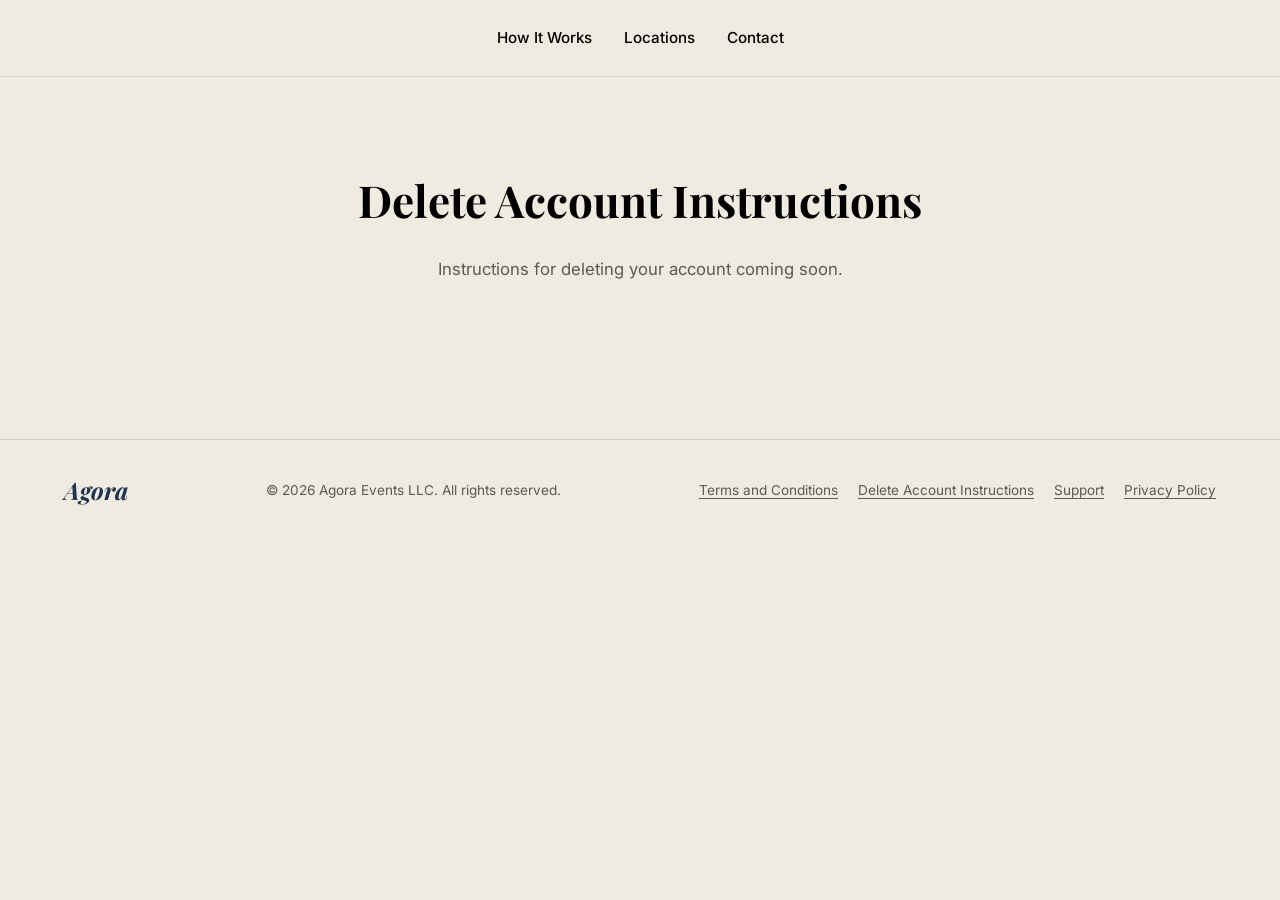
==== delete-account.html @ 25a37390 "Redesign hero, How It Works, and Locations sections; add legal pages - Hero: typewriter headline, sp" ====
<!DOCTYPE html>
<html lang="en">
<head>
  <meta charset="UTF-8">
  <meta name="viewport" content="width=device-width, initial-scale=1.0">
  <title>Delete Account Instructions — Agora</title>
  <meta name="description" content="Delete Account Instructions for Agora, the cultural event discovery app.">

  <link rel="preconnect" href="https://fonts.googleapis.com">
  <link rel="preconnect" href="https://fonts.gstatic.com" crossorigin>
  <link href="https://fonts.googleapis.com/css2?family=Playfair+Display:ital,wght@0,500;0,600;0,700;0,800;1,500;1,600&family=Inter:wght@400;500;600;700&family=Pacifico:wght@400&display=swap" rel="stylesheet">

  <link rel="icon" href="assets/favicon.png">
  <link rel="stylesheet" href="styles.css">
  <noscript><style>body { opacity: 1 !important; }</style></noscript>
</head>
<body>

  <!-- ===== Nav ===== -->
  <header class="nav" id="top">
    <div class="nav__inner">
      <nav class="nav__links" aria-label="Primary">
        <a href="index.html#how-it-works">How It Works</a>
        <a href="index.html#locations">Locations</a>
        <a href="index.html#contact">Contact</a>
      </nav>

      <button class="nav__toggle" id="navToggle" aria-label="Open menu" aria-expanded="false">
        <span></span><span></span><span></span>
      </button>
    </div>

    <nav class="nav__mobile" id="navMobile" aria-label="Mobile">
      <a href="index.html#how-it-works">How It Works</a>
      <a href="index.html#locations">Locations</a>
      <a href="index.html#contact">Contact</a>
      <a href="index.html#hero-download" class="btn btn--filled">Download Agora</a>
    </nav>
  </header>

  <main>
    <section class="legal-page">
      <div class="section-inner section-inner--narrow">
        <h1 class="legal-page__title">Delete Account Instructions</h1>
        <p class="legal-page__body">Instructions for deleting your account coming soon.</p>
      </div>
    </section>
  </main>

  <!-- ===== Footer ===== -->
  <footer class="footer">
    <div class="footer__inner">
      <a href="index.html" class="footer__logo">
        <img src="assets/logo.png" alt="Agora logo" onerror="this.onerror=null;this.replaceWith(Object.assign(document.createElement('span'),{className:'footer__logo-fallback',textContent:'Agora'}))">
      </a>
      <p class="footer__copy">&copy; <span id="year"></span> Agora Events LLC. All rights reserved.</p>
      <nav class="footer__links" aria-label="Legal">
        <a href="terms.html">Terms and Conditions</a>
        <a href="delete-account.html">Delete Account Instructions</a>
        <a href="support.html">Support</a>
        <a href="privacy.html">Privacy Policy</a>
      </nav>
    </div>
  </footer>

  <script src="script.js"></script>
</body>
</html>
---- styles.css ----
/* =========================================================
   Agora — landing page styles
   Mobile-first. Breakpoints: 768px (tablet), 1024px (desktop)
   ========================================================= */

:root {
  --accent: #20334F;
  --accent-hover: #14243a;
  --bg: #EFEBE0;
  --surface: #F7F3EC;
  --text: #000000;
  --text-muted: #5a5a52;
  --border: rgba(32, 51, 79, 0.14);

  --font-display: 'Playfair Display', Georgia, serif;
  --font-body: 'Inter', -apple-system, BlinkMacSystemFont, sans-serif;

  --nav-height: 76px;
  --container: 1200px;
}

* { box-sizing: border-box; }

html {
  scroll-behavior: smooth;
  scroll-padding-top: calc(var(--nav-height) + 12px);
}

body {
  margin: 0;
  background: var(--bg);
  color: var(--text);
  font-family: var(--font-body);
  line-height: 1.5;
  -webkit-font-smoothing: antialiased;
  opacity: 0;
  transition: opacity 0.7s ease;
}

body.is-loaded {
  opacity: 1;
}

@media (prefers-reduced-motion: reduce) {
  body {
    opacity: 1;
    transition: none;
  }
}

img { max-width: 100%; display: block; }

a { color: inherit; text-decoration: none; }

.section-inner {
  max-width: var(--container);
  margin: 0 auto;
  padding: 0 24px;
}

.section-inner--narrow {
  max-width: 720px;
  text-align: center;
}

.eyebrow {
  font-family: var(--font-display);
  font-style: italic;
  font-weight: 600;
  text-transform: uppercase;
  letter-spacing: 0.12em;
  font-size: 0.8rem;
  color: var(--accent);
  margin: 0 0 14px;
}

.hero__text .eyebrow {
  font-style: normal;
  font-size: 0.84rem;
  margin: 0 0 14.7px;
}

.eyebrow--center { text-align: center; }

.section-heading {
  font-family: var(--font-display);
  font-weight: 700;
  font-size: clamp(2rem, 4vw, 2.75rem);
  margin: 0 0 16px;
  text-align: center;
  letter-spacing: -0.01em;
}

.section-subheading {
  text-align: center;
  color: var(--text-muted);
  font-size: 1.05rem;
  max-width: 560px;
  margin: 0 auto 48px;
}

/* ---------- Buttons ---------- */

.btn {
  display: inline-flex;
  align-items: center;
  justify-content: center;
  gap: 8px;
  padding: 12px 26px;
  border-radius: 999px;
  font-family: var(--font-body);
  font-weight: 600;
  font-size: 0.95rem;
  border: none;
  cursor: pointer;
  transition: transform 0.15s ease, background-color 0.15s ease, box-shadow 0.15s ease;
  white-space: nowrap;
}

.btn--filled {
  background: var(--accent);
  color: var(--surface);
}

.btn--filled:hover {
  background: var(--accent-hover);
  transform: translateY(-1px);
  box-shadow: 0 6px 16px rgba(32, 51, 79, 0.25);
}

/* ---------- Nav ---------- */

.nav {
  position: sticky;
  top: 0;
  z-index: 100;
  background: rgba(239, 235, 224, 0.85);
  backdrop-filter: blur(10px);
  -webkit-backdrop-filter: blur(10px);
  border-bottom: 1px solid var(--border);
}

.nav__inner {
  max-width: var(--container);
  margin: 0 auto;
  height: var(--nav-height);
  padding: 0 24px;
  display: flex;
  align-items: center;
  justify-content: space-between;
  gap: 16px;
}

.nav__logo img {
  height: 34px;
  width: auto;
}

.footer__logo-fallback {
  font-family: var(--font-display);
  font-weight: 700;
  font-style: italic;
  font-size: 1.5rem;
  color: var(--accent);
}

.nav__logo-fallback {
  font-family: 'Pacifico', cursive;
  font-weight: 400;
  font-style: normal;
  font-size: 1.5rem;
  text-transform: lowercase;
  color: var(--accent);
}

.nav__links {
  display: none;
  align-items: center;
  gap: 32px;
  font-weight: 500;
  font-size: 0.95rem;
}

.nav__links a {
  position: relative;
  padding: 4px 0;
  transition: color 0.15s ease;
}

.nav__links a:hover { color: var(--accent); }

.nav__cta {
  display: none;
  background: transparent;
  border: 2px solid #000000;
  color: #000000;
  box-shadow: 0 2px 8px rgba(0, 0, 0, 0.15);
}

.nav__cta:hover {
  background: rgba(0, 0, 0, 0.05);
  box-shadow: 0 4px 12px rgba(0, 0, 0, 0.2);
}

.nav__toggle {
  appearance: none;
  -webkit-appearance: none;
  margin-left: auto;
  width: 40px;
  height: 40px;
  padding: 0;
  display: flex;
  flex-direction: column;
  align-items: center;
  justify-content: center;
  gap: 5px;
  background: none;
  border: none;
  cursor: pointer;
}

.nav__toggle span {
  display: block;
  width: 22px;
  height: 2px;
  background: var(--text);
  transition: transform 0.2s ease, opacity 0.2s ease;
}

.nav__toggle[aria-expanded="true"] span:nth-child(1) { transform: translateY(7px) rotate(45deg); }
.nav__toggle[aria-expanded="true"] span:nth-child(2) { opacity: 0; }
.nav__toggle[aria-expanded="true"] span:nth-child(3) { transform: translateY(-7px) rotate(-45deg); }

.nav__mobile {
  display: none;
  flex-direction: column;
  gap: 4px;
  padding: 8px 24px 20px;
  background: var(--bg);
  border-bottom: 1px solid var(--border);
}

.nav__mobile.is-open { display: flex; }

.nav__mobile a {
  padding: 12px 4px;
  font-weight: 500;
  border-bottom: 1px solid var(--border);
}

.nav__mobile .btn {
  margin-top: 12px;
  width: 100%;
}

@media (min-width: 900px) {
  .nav__inner {
    display: grid;
    grid-template-columns: 1fr auto 1fr;
  }

  .nav__logo { grid-column: 1; justify-self: start; }
  .nav__links { grid-column: 2; justify-self: center; display: flex; }
  .nav__toggle { grid-column: 3; display: none; }
  .nav__mobile { display: none !important; }
}

/* ---------- Hero ---------- */

.hero {
  padding: 56px 0 40px;
  position: relative;
  overflow: hidden;
}

.hero__inner {
  max-width: var(--container);
  margin: 0 auto;
  padding: 0 24px;
  display: flex;
  flex-direction: column;
  gap: 48px;
}

.hero__text {
  text-align: left;
  position: relative;
  z-index: 2;
}

.hero__wordmark {
  font-family: 'Pacifico', cursive;
  font-weight: 400;
  font-style: normal;
  font-size: clamp(2.5rem, 5vw, 3.5rem);
  color: var(--accent);
  margin: 0 0 20px;
  line-height: 1;
}

.hero__headline {
  font-family: var(--font-display);
  font-weight: 700;
  font-size: clamp(2.625rem, 8.4vw, 4.4625rem);
  line-height: 1.05;
  letter-spacing: -0.015em;
  margin: 0 0 21px;
}

.cycle-word {
  color: var(--accent);
  text-transform: uppercase;
}

.cycle-cursor {
  display: inline-block;
  width: 0.52em;
  height: 0.78em;
  margin-left: 0.06em;
  background: var(--accent);
  animation: cursor-blink 0.9s step-end infinite;
}

@keyframes cursor-blink {
  0%, 49% { opacity: 1; }
  50%, 100% { opacity: 0; }
}

.sr-only {
  position: absolute;
  width: 1px;
  height: 1px;
  padding: 0;
  margin: -1px;
  overflow: hidden;
  clip: rect(0, 0, 0, 0);
  white-space: nowrap;
  border: 0;
}

@media (prefers-reduced-motion: reduce) {
  .cycle-cursor { animation: none; }
}

.hero__subheadline {
  font-size: 1.2075rem;
  color: var(--text);
  max-width: 504px;
  margin: 0 0 33.6px;
}

.store-badges {
  display: flex;
  flex-wrap: wrap;
  gap: 14.7px;
}

.store-badge {
  display: flex;
  align-items: center;
  gap: 10.5px;
  background: var(--accent);
  color: var(--surface);
  padding: 10.5px 21px;
  border-radius: 999px;
  transition: transform 0.15s ease, background-color 0.15s ease, box-shadow 0.15s ease;
}

.store-badge:hover {
  background: var(--accent-hover);
  transform: translateY(-1px);
  box-shadow: 0 6px 16px rgba(32, 51, 79, 0.25);
}

.store-badge--apple {
  background: #000000;
}

.store-badge--apple:hover {
  background: #222222;
  box-shadow: 0 6px 16px rgba(0, 0, 0, 0.25);
}

.store-badge--google {
  border: 2px solid transparent;
  background-image:
    linear-gradient(var(--bg), var(--bg)),
    linear-gradient(90deg, #4285F4, #EA4335, #FBBC05, #34A853);
  background-origin: border-box;
  background-clip: padding-box, border-box;
  color: var(--text);
}

.store-badge--google:hover {
  background-image:
    linear-gradient(var(--surface), var(--surface)),
    linear-gradient(90deg, #4285F4, #EA4335, #FBBC05, #34A853);
  box-shadow: 0 6px 16px rgba(0, 0, 0, 0.15);
}

.store-badge__icon { width: 25.2px; height: 25.2px; flex-shrink: 0; }

.store-badge__text {
  display: flex;
  flex-direction: column;
  line-height: 1.15;
}

.store-badge__text small {
  font-size: 0.6825rem;
  letter-spacing: 0.03em;
  opacity: 0.85;
}

.store-badge__text strong {
  font-size: 1.029rem;
  font-weight: 600;
}

.hero__phone {
  display: flex;
  justify-content: center;
  position: relative;
  z-index: 1;
}

.blob {
  position: absolute;
  background: var(--accent);
  z-index: 0;
  pointer-events: none;
}

.blob--a {
  width: 380px;
  height: 380px;
  top: 20px;
  right: -140px;
  border-radius: 42% 58% 65% 35% / 45% 40% 60% 55%;
}

.blob--b {
  width: 240px;
  height: 240px;
  bottom: -80px;
  left: 100px;
  border-radius: 60% 40% 30% 70% / 55% 60% 40% 45%;
}

.blob--c {
  width: 120px;
  height: 120px;
  top: 38%;
  left: 150px;
  border-radius: 50%;
}

.phone-frame {
  --phone-w: 233.415px;
  position: relative;
  z-index: 1;
  left: -25px;
  width: var(--phone-w);
  aspect-ratio: 9 / 19.5;
  background: #0c0c0c;
  border-radius: calc(var(--phone-w) * 37.7055 / 233.415);
  padding: calc(var(--phone-w) * 10.773 / 233.415);
  box-shadow: 0 30px 60px -20px rgba(32, 51, 79, 0.35), 0 0 0 1px rgba(0,0,0,0.05);
}

.phone-frame__notch {
  position: absolute;
  top: calc(var(--phone-w) * 10.773 / 233.415);
  left: 50%;
  transform: translateX(-50%);
  width: 40%;
  height: calc(var(--phone-w) * 19.7505 / 233.415);
  background: #0c0c0c;
  border-radius: 0 0 calc(var(--phone-w) * 14.364 / 233.415) calc(var(--phone-w) * 14.364 / 233.415);
  z-index: 2;
}

.phone-frame__screen {
  width: 100%;
  height: 100%;
  object-fit: cover;
  border-radius: calc(var(--phone-w) * 26.9325 / 233.415);
  background: var(--surface);
}

.phone-frame--placeholder .phone-frame__screen {
  background: linear-gradient(160deg, var(--surface), #e4ddcb);
  position: relative;
}

.phone-frame--placeholder::after {
  content: 'Add assets/screenshot.png';
  position: absolute;
  inset: calc(var(--phone-w) * 10.773 / 233.415);
  display: flex;
  align-items: center;
  justify-content: center;
  text-align: center;
  padding: 20px;
  font-size: 0.8rem;
  color: var(--text-muted);
  font-family: var(--font-body);
  border-radius: 30px;
}

@media (min-width: 900px) {
  .hero { padding: 90px 0 80px; }

  .hero__inner {
    flex-direction: row;
    align-items: center;
    justify-content: space-between;
    gap: 40px;
  }

  .hero__text { flex: 1 1 50%; max-width: 560px; }
  .hero__phone { flex: 1 1 40%; justify-content: flex-end; }

  .phone-frame { --phone-w: 269.325px; }

  .blob--a { top: -80px; }
}

@media (min-width: 1300px) {
  .hero__headline { font-size: 4.9875rem; }
  .phone-frame { --phone-w: 287.28px; }
}

/* ---------- How It Works ---------- */

.how-it-works { padding: 90px 0 40px; }

.hiw-grid {
  display: grid;
  grid-template-columns: 1fr;
  gap: 20px;
}

.hiw-card {
  border-radius: 24px;
  padding: 36px 30px;
  min-height: 210px;
  display: flex;
  flex-direction: column;
  align-items: flex-start;
  justify-content: flex-start;
  transition: transform 0.2s ease, box-shadow 0.2s ease;
}

.hiw-card:hover {
  transform: translateY(-4px);
  box-shadow: 0 20px 40px -24px rgba(32, 51, 79, 0.35);
}

.hiw-card__icon {
  width: 40px;
  height: 40px;
  margin-bottom: 24px;
  display: flex;
  align-items: center;
  justify-content: center;
}

.hiw-card__icon svg { width: 100%; height: 100%; }

.hiw-card__label {
  font-family: var(--font-display);
  font-size: 1.3rem;
  font-weight: 700;
  margin: 0;
}

.hiw-card__body {
  margin: 12px 0 0;
  font-size: 0.92rem;
  line-height: 1.5;
  opacity: 0.85;
}

.hiw-card--1 { background: #DEE0E5; color: var(--text); }
.hiw-card--2 { background: #B8BEC7; color: var(--text); }
.hiw-card--3 { background: #929BA9; color: var(--text); }
.hiw-card--4 { background: #6C788B; color: var(--surface); }
.hiw-card--5 { background: #46566D; color: var(--surface); }
.hiw-card--6 { background: #20334F; color: var(--surface); }

@media (min-width: 700px) {
  .hiw-grid { grid-template-columns: repeat(3, 1fr); }
}

.hiw-blurb {
  color: var(--text);
  font-size: 1rem;
  line-height: 1.6;
  max-width: 760px;
  margin: 40px auto 0;
  text-align: center;
}

/* ---------- Locations ---------- */

.locations { padding: 10px 0 90px; }

.locations__group-label {
  font-family: var(--font-display);
  font-weight: 700;
  font-size: 0.95rem;
  text-transform: uppercase;
  letter-spacing: 0.06em;
  color: var(--accent);
  margin: 0 0 16px;
}

.locations__group-label:not(:first-of-type) {
  margin-top: 40px;
}

.city-grid {
  display: grid;
  grid-template-columns: repeat(2, 1fr);
  gap: 16px;
}

.city-card {
  background: var(--surface);
  border: 1px solid var(--border);
  border-radius: 18px;
  padding: 26px 22px;
  transition: transform 0.2s ease, box-shadow 0.2s ease;
}

.city-card:hover {
  transform: translateY(-3px);
  box-shadow: 0 16px 32px -22px rgba(32, 51, 79, 0.3);
}

.city-card h4 {
  font-family: var(--font-display);
  font-size: 1.15rem;
  margin: 0 0 10px;
}

.city-card__tag {
  font-size: 0.75rem;
  font-weight: 600;
  color: var(--accent);
  letter-spacing: 0.03em;
}

.city-card--live {
  background: var(--accent);
  border-color: transparent;
}

.city-card--live h4 { color: var(--surface); }

.city-card__tag--live {
  color: var(--surface);
  opacity: 0.85;
}

@media (min-width: 700px) {
  .city-grid { grid-template-columns: repeat(2, 1fr); }
}

@media (min-width: 900px) {
  .city-grid { grid-template-columns: repeat(4, 1fr); }
}

/* ---------- Legal / support pages ---------- */

.legal-page { padding: 90px 0 140px; }

.legal-page__title {
  font-family: var(--font-display);
  font-weight: 700;
  font-size: clamp(2rem, 5vw, 2.75rem);
  text-align: center;
  margin: 0 0 24px;
}

.legal-page__body {
  font-size: 1.05rem;
  color: var(--text-muted);
  text-align: center;
}

/* ---------- Contact ---------- */

.contact { padding: 90px 0 110px; }

.contact__line {
  font-size: 1.15rem;
  color: var(--text-muted);
  margin: 0 0 28px;
}

.contact__line a {
  color: var(--accent);
  font-weight: 600;
  border-bottom: 1px solid var(--accent);
  transition: opacity 0.15s ease;
}

.contact__line a:hover { opacity: 0.7; }

/* ---------- Footer ---------- */

.footer {
  border-top: 1px solid var(--border);
  padding: 32px 0;
}

.footer__inner {
  max-width: var(--container);
  margin: 0 auto;
  padding: 0 24px;
  display: flex;
  flex-direction: column;
  align-items: center;
  gap: 14px;
  text-align: center;
}

.footer__logo img { height: 24px; }

.footer__copy {
  margin: 0;
  font-size: 0.85rem;
  color: var(--text-muted);
}

.footer__links {
  display: flex;
  flex-wrap: wrap;
  justify-content: center;
  gap: 10px 20px;
}

.footer__links a {
  font-size: 0.85rem;
  text-decoration: underline;
  text-underline-offset: 3px;
  color: var(--text-muted);
  white-space: nowrap;
}

.footer__links a:hover { color: var(--accent); }

@media (min-width: 700px) {
  .footer__inner {
    flex-direction: row;
    justify-content: space-between;
    text-align: left;
  }

  .footer__links { justify-content: flex-end; }
}

/* ---------- Fade-in on scroll ---------- */

.fade-in {
  opacity: 0;
  transform: translateY(16px);
  transition: opacity 0.6s ease, transform 0.6s ease;
}

.fade-in.is-visible {
  opacity: 1;
  transform: translateY(0);
}

@media (prefers-reduced-motion: reduce) {
  .fade-in { opacity: 1; transform: none; transition: none; }
  html { scroll-behavior: auto; }
}
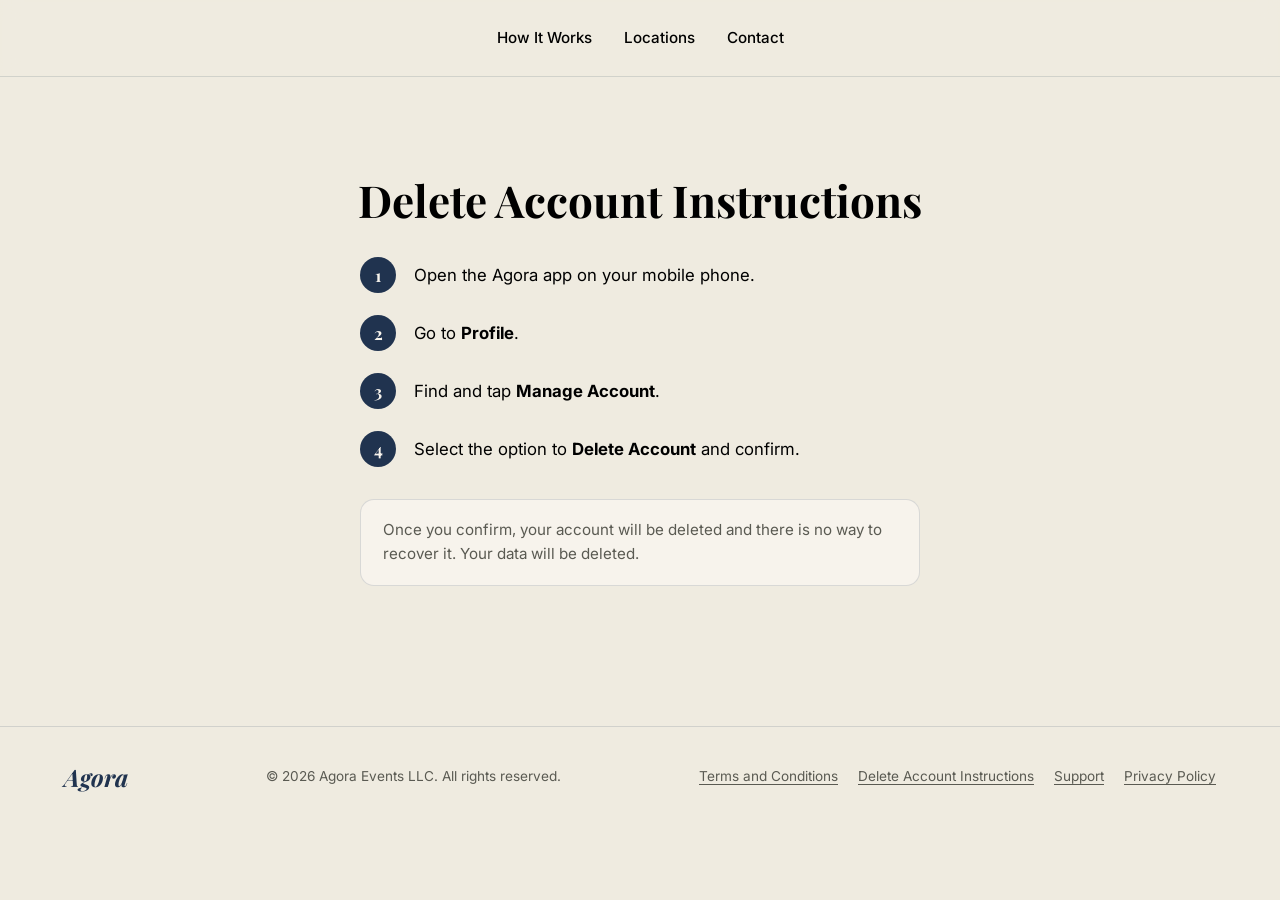
==== commit d06c6e02: "Add Privacy Policy and Terms of Service content; polish hero/phone - Fill in Privacy Policy and Term" ====
--- a/delete-account.html
+++ b/delete-account.html
@@ -8,7 +8,7 @@
 
   <link rel="preconnect" href="https://fonts.googleapis.com">
   <link rel="preconnect" href="https://fonts.gstatic.com" crossorigin>
-  <link href="https://fonts.googleapis.com/css2?family=Playfair+Display:ital,wght@0,500;0,600;0,700;0,800;1,500;1,600&family=Inter:wght@400;500;600;700&family=Pacifico:wght@400&display=swap" rel="stylesheet">
+  <link href="https://fonts.googleapis.com/css2?family=Playfair+Display:ital,wght@0,500;0,600;0,700;0,800;1,500;1,600;1,700&family=Inter:wght@400;500;600;700&family=Pacifico:wght@400&display=swap" rel="stylesheet">
 
   <link rel="icon" href="assets/favicon.png">
   <link rel="stylesheet" href="styles.css">
@@ -42,7 +42,15 @@
     <section class="legal-page">
       <div class="section-inner section-inner--narrow">
         <h1 class="legal-page__title">Delete Account Instructions</h1>
-        <p class="legal-page__body">Instructions for deleting your account coming soon.</p>
+
+        <ol class="step-list">
+          <li>Open the Agora app on your mobile phone.</li>
+          <li>Go to <strong>Profile</strong>.</li>
+          <li>Find and tap <strong>Manage Account</strong>.</li>
+          <li>Select the option to <strong>Delete Account</strong> and confirm.</li>
+        </ol>
+
+        <p class="step-list-note">Once you confirm, your account will be deleted and there is no way to recover it. Your data will be deleted.</p>
       </div>
     </section>
   </main>
--- a/styles.css
+++ b/styles.css
@@ -77,7 +77,7 @@
 .hero__text .eyebrow {
   font-style: normal;
   font-size: 0.84rem;
-  margin: 0 0 14.7px;
+  margin: 55px 0 14.7px;
 }
 
 .eyebrow--center { text-align: center; }
@@ -97,6 +97,13 @@
   font-size: 1.05rem;
   max-width: 560px;
   margin: 0 auto 48px;
+}
+
+@media (min-width: 700px) {
+  .section-subheading {
+    max-width: none;
+    white-space: nowrap;
+  }
 }
 
 /* ---------- Buttons ---------- */
@@ -268,7 +275,7 @@
 /* ---------- Hero ---------- */
 
 .hero {
-  padding: 56px 0 40px;
+  padding: 36px 0 40px;
   position: relative;
   overflow: hidden;
 }
@@ -294,7 +301,7 @@
   font-style: normal;
   font-size: clamp(2.5rem, 5vw, 3.5rem);
   color: var(--accent);
-  margin: 0 0 20px;
+  margin: 65px 0 20px;
   line-height: 1;
 }
 
@@ -305,6 +312,11 @@
   line-height: 1.05;
   letter-spacing: -0.015em;
   margin: 0 0 21px;
+}
+
+.hero__headline-italic {
+  font-style: italic !important;
+  font-family: 'Playfair Display', Georgia, serif;
 }
 
 .cycle-word {
@@ -424,59 +436,28 @@
   z-index: 1;
 }
 
-.blob {
-  position: absolute;
-  background: var(--accent);
-  z-index: 0;
-  pointer-events: none;
-}
-
-.blob--a {
-  width: 380px;
-  height: 380px;
-  top: 20px;
-  right: -140px;
-  border-radius: 42% 58% 65% 35% / 45% 40% 60% 55%;
-}
-
-.blob--b {
-  width: 240px;
-  height: 240px;
-  bottom: -80px;
-  left: 100px;
-  border-radius: 60% 40% 30% 70% / 55% 60% 40% 45%;
-}
-
-.blob--c {
-  width: 120px;
-  height: 120px;
-  top: 38%;
-  left: 150px;
-  border-radius: 50%;
-}
-
 .phone-frame {
-  --phone-w: 233.415px;
+  --phone-w: 253.415px;
   position: relative;
   z-index: 1;
-  left: -25px;
+  left: -65px;
   width: var(--phone-w);
   aspect-ratio: 9 / 19.5;
   background: #0c0c0c;
   border-radius: calc(var(--phone-w) * 37.7055 / 233.415);
-  padding: calc(var(--phone-w) * 10.773 / 233.415);
-  box-shadow: 0 30px 60px -20px rgba(32, 51, 79, 0.35), 0 0 0 1px rgba(0,0,0,0.05);
+  padding: calc(var(--phone-w) * 3 / 233.415);
+  box-shadow: 0 30px 60px -20px rgba(32, 51, 79, 0.35), 18px 26px 44px -22px rgba(32, 51, 79, 0.32), 0 0 0 1px rgba(0,0,0,0.05);
 }
 
 .phone-frame__notch {
   position: absolute;
-  top: calc(var(--phone-w) * 10.773 / 233.415);
+  top: calc(var(--phone-w) * 3 / 233.415);
   left: 50%;
   transform: translateX(-50%);
-  width: 40%;
-  height: calc(var(--phone-w) * 19.7505 / 233.415);
+  width: 30%;
+  height: calc(var(--phone-w) * 10 / 233.415);
   background: #0c0c0c;
-  border-radius: 0 0 calc(var(--phone-w) * 14.364 / 233.415) calc(var(--phone-w) * 14.364 / 233.415);
+  border-radius: 0 0 calc(var(--phone-w) * 8 / 233.415) calc(var(--phone-w) * 8 / 233.415);
   z-index: 2;
 }
 
@@ -484,7 +465,7 @@
   width: 100%;
   height: 100%;
   object-fit: cover;
-  border-radius: calc(var(--phone-w) * 26.9325 / 233.415);
+  border-radius: calc(var(--phone-w) * 34.7055 / 233.415);
   background: var(--surface);
 }
 
@@ -496,7 +477,7 @@
 .phone-frame--placeholder::after {
   content: 'Add assets/screenshot.png';
   position: absolute;
-  inset: calc(var(--phone-w) * 10.773 / 233.415);
+  inset: calc(var(--phone-w) * 3 / 233.415);
   display: flex;
   align-items: center;
   justify-content: center;
@@ -509,7 +490,7 @@
 }
 
 @media (min-width: 900px) {
-  .hero { padding: 90px 0 80px; }
+  .hero { padding: 70px 0 80px; }
 
   .hero__inner {
     flex-direction: row;
@@ -521,14 +502,12 @@
   .hero__text { flex: 1 1 50%; max-width: 560px; }
   .hero__phone { flex: 1 1 40%; justify-content: flex-end; }
 
-  .phone-frame { --phone-w: 269.325px; }
-
-  .blob--a { top: -80px; }
+  .phone-frame { --phone-w: 289.325px; }
 }
 
 @media (min-width: 1300px) {
   .hero__headline { font-size: 4.9875rem; }
-  .phone-frame { --phone-w: 287.28px; }
+  .phone-frame { --phone-w: 307.28px; }
 }
 
 /* ---------- How It Works ---------- */
@@ -597,8 +576,8 @@
   color: var(--text);
   font-size: 1rem;
   line-height: 1.6;
-  max-width: 760px;
-  margin: 40px auto 0;
+  max-width: 1000px;
+  margin: 0 auto 40px;
   text-align: center;
 }
 
@@ -690,6 +669,135 @@
   text-align: center;
 }
 
+.legal-page__body a {
+  color: var(--accent);
+  font-weight: 600;
+  border-bottom: 1px solid var(--accent);
+  transition: opacity 0.15s ease;
+}
+
+.legal-page__body a:hover { opacity: 0.7; }
+
+.step-list {
+  list-style: none;
+  padding: 0;
+  margin: 0 0 32px;
+  counter-reset: step;
+  max-width: 560px;
+  margin-left: auto;
+  margin-right: auto;
+}
+
+.step-list li {
+  counter-increment: step;
+  position: relative;
+  padding-left: 54px;
+  margin-bottom: 22px;
+  min-height: 36px;
+  line-height: 36px;
+  color: var(--text);
+  text-align: left;
+  font-size: 1.05rem;
+}
+
+.step-list li::before {
+  content: counter(step);
+  position: absolute;
+  left: 0;
+  top: 0;
+  width: 36px;
+  height: 36px;
+  border-radius: 50%;
+  background: var(--accent);
+  color: var(--surface);
+  display: flex;
+  align-items: center;
+  justify-content: center;
+  font-family: var(--font-display);
+  font-weight: 700;
+  flex-shrink: 0;
+}
+
+.step-list-note {
+  background: var(--surface);
+  border: 1px solid var(--border);
+  border-radius: 14px;
+  padding: 18px 22px;
+  color: var(--text-muted);
+  font-size: 0.95rem;
+  line-height: 1.6;
+  text-align: left;
+  max-width: 560px;
+  margin: 0 auto;
+}
+
+/* ---------- Policy page ---------- */
+
+.policy {
+  max-width: 720px;
+  margin: 0 auto;
+  text-align: left;
+}
+
+.policy-meta {
+  text-align: center;
+  color: var(--text-muted);
+  font-size: 0.95rem;
+  margin: 0 0 40px;
+}
+
+.policy p {
+  margin: 0 0 16px;
+  line-height: 1.7;
+  color: var(--text);
+}
+
+.policy ul {
+  margin: 0 0 16px;
+  padding-left: 22px;
+}
+
+.policy li {
+  margin-bottom: 8px;
+  line-height: 1.7;
+  color: var(--text);
+}
+
+.policy h2 {
+  font-family: var(--font-display);
+  font-size: 1.5rem;
+  font-weight: 700;
+  margin: 40px 0 14px;
+}
+
+.policy h2:first-of-type { margin-top: 0; }
+
+.policy-placeholder {
+  background: rgba(32, 51, 79, 0.08);
+  border-radius: 4px;
+  padding: 1px 6px;
+  color: var(--accent);
+  font-style: italic;
+}
+
+.policy-legalcaps {
+  font-size: 0.85rem;
+  color: var(--text-muted);
+  background: var(--surface);
+  border: 1px solid var(--border);
+  border-radius: 12px;
+  padding: 16px 18px;
+}
+
+.policy-note {
+  background: rgba(32, 51, 79, 0.06);
+  border: 1px dashed var(--accent);
+  border-radius: 12px;
+  padding: 14px 18px;
+  font-size: 0.95rem;
+  color: var(--accent);
+}
+
 /* ---------- Contact ---------- */
 
 .contact { padding: 90px 0 110px; }
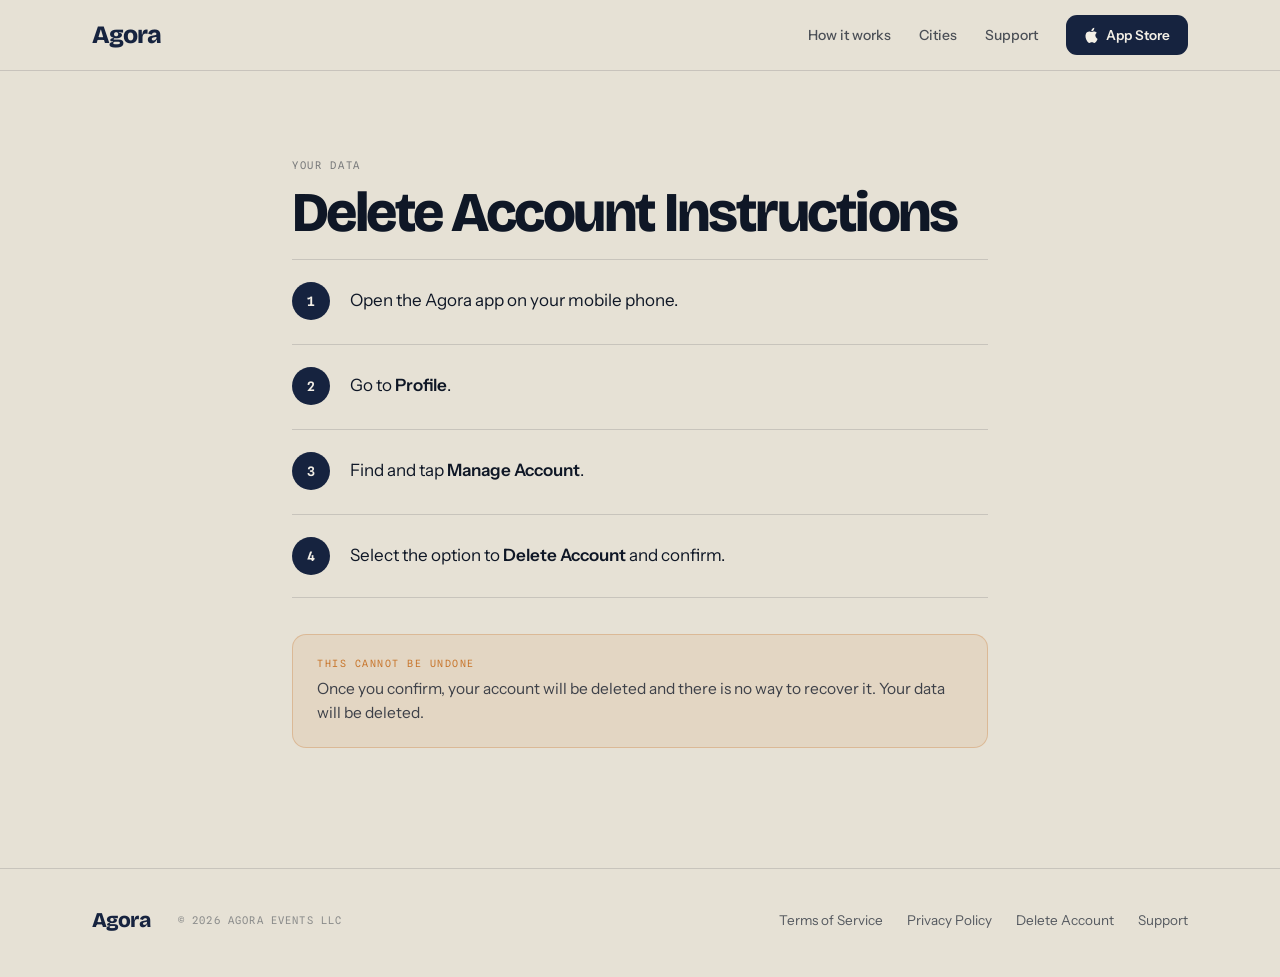
==== commit aac02ba9: "Redesign site to match new Agora design system Rebuild all pages (home, support, delete account, pri" ====
--- a/delete-account.html
+++ b/delete-account.html
@@ -4,69 +4,77 @@
   <meta charset="UTF-8">
   <meta name="viewport" content="width=device-width, initial-scale=1.0">
   <title>Delete Account Instructions — Agora</title>
+  <meta name="robots" content="noindex, nofollow">
   <meta name="description" content="Delete Account Instructions for Agora, the cultural event discovery app.">
 
   <link rel="preconnect" href="https://fonts.googleapis.com">
   <link rel="preconnect" href="https://fonts.gstatic.com" crossorigin>
-  <link href="https://fonts.googleapis.com/css2?family=Playfair+Display:ital,wght@0,500;0,600;0,700;0,800;1,500;1,600;1,700&family=Inter:wght@400;500;600;700&family=Pacifico:wght@400&display=swap" rel="stylesheet">
+  <link href="https://fonts.googleapis.com/css2?family=Bricolage+Grotesque:opsz,wght@12..96,600;12..96,700;12..96,800&family=Instrument+Sans:wght@400;500;600&family=Spline+Sans+Mono:wght@400;500;600&display=swap" rel="stylesheet">
 
   <link rel="icon" href="assets/favicon.png">
   <link rel="stylesheet" href="styles.css">
-  <noscript><style>body { opacity: 1 !important; }</style></noscript>
 </head>
 <body>
 
-  <!-- ===== Nav ===== -->
-  <header class="nav" id="top">
-    <div class="nav__inner">
-      <nav class="nav__links" aria-label="Primary">
-        <a href="index.html#how-it-works">How It Works</a>
-        <a href="index.html#locations">Locations</a>
-        <a href="index.html#contact">Contact</a>
+  <!-- ===== Header ===== -->
+  <header class="site-header">
+    <div class="site-header__inner">
+      <a href="index.html" class="brand">Agora</a>
+      <div class="spacer"></div>
+      <nav class="site-nav" aria-label="Primary">
+        <a href="index.html#works">How it works</a>
+        <a href="index.html#cities">Cities</a>
+        <a href="support.html">Support</a>
+        <a href="#" class="store-pill" aria-label="Download on the App Store">
+          <svg width="14" height="16" viewBox="0 0 14 17" fill="#F3EFE6"><path d="M11.6 9c0-1.9 1.5-2.8 1.6-2.8-.9-1.3-2.2-1.5-2.7-1.5-1.2-.1-2.3.7-2.9.7-.6 0-1.5-.7-2.5-.7C3.8 4.7 2.5 5.5 1.8 6.7.4 9.2 1.4 12.9 2.8 14.9c.7 1 1.5 2.1 2.5 2 1-.04 1.4-.65 2.6-.65s1.5.65 2.6.63c1.1-.02 1.8-1 2.4-2 .8-1.15 1.1-2.27 1.1-2.33-.02-.01-2.2-.85-2.4-3.55zM9.7 3.4c.55-.66.92-1.58.82-2.5-.79.03-1.75.53-2.32 1.19-.51.58-.95 1.52-.83 2.42.88.07 1.78-.45 2.33-1.11z"/></svg>
+          <span>App Store</span>
+        </a>
       </nav>
-
-      <button class="nav__toggle" id="navToggle" aria-label="Open menu" aria-expanded="false">
-        <span></span><span></span><span></span>
-      </button>
     </div>
-
-    <nav class="nav__mobile" id="navMobile" aria-label="Mobile">
-      <a href="index.html#how-it-works">How It Works</a>
-      <a href="index.html#locations">Locations</a>
-      <a href="index.html#contact">Contact</a>
-      <a href="index.html#hero-download" class="btn btn--filled">Download Agora</a>
-    </nav>
   </header>
 
   <main>
-    <section class="legal-page">
-      <div class="section-inner section-inner--narrow">
-        <h1 class="legal-page__title">Delete Account Instructions</h1>
+    <section class="legal">
+      <div class="eyebrow">Your data</div>
+      <h1>Delete Account Instructions</h1>
 
-        <ol class="step-list">
-          <li>Open the Agora app on your mobile phone.</li>
-          <li>Go to <strong>Profile</strong>.</li>
-          <li>Find and tap <strong>Manage Account</strong>.</li>
-          <li>Select the option to <strong>Delete Account</strong> and confirm.</li>
-        </ol>
+      <div class="delete-steps">
+        <div class="delete-step">
+          <span class="delete-step__num">1</span>
+          <span class="delete-step__text">Open the Agora app on your mobile phone.</span>
+        </div>
+        <div class="delete-step">
+          <span class="delete-step__num">2</span>
+          <span class="delete-step__text">Go to <strong>Profile</strong>.</span>
+        </div>
+        <div class="delete-step">
+          <span class="delete-step__num">3</span>
+          <span class="delete-step__text">Find and tap <strong>Manage Account</strong>.</span>
+        </div>
+        <div class="delete-step delete-step--last">
+          <span class="delete-step__num">4</span>
+          <span class="delete-step__text">Select the option to <strong>Delete Account</strong> and confirm.</span>
+        </div>
+      </div>
 
-        <p class="step-list-note">Once you confirm, your account will be deleted and there is no way to recover it. Your data will be deleted.</p>
+      <div class="warn-callout">
+        <div class="warn-callout__label">This cannot be undone</div>
+        <p>Once you confirm, your account will be deleted and there is no way to recover it. Your data will be deleted.</p>
       </div>
     </section>
   </main>
 
   <!-- ===== Footer ===== -->
-  <footer class="footer">
-    <div class="footer__inner">
-      <a href="index.html" class="footer__logo">
-        <img src="assets/logo.png" alt="Agora logo" onerror="this.onerror=null;this.replaceWith(Object.assign(document.createElement('span'),{className:'footer__logo-fallback',textContent:'Agora'}))">
-      </a>
-      <p class="footer__copy">&copy; <span id="year"></span> Agora Events LLC. All rights reserved.</p>
-      <nav class="footer__links" aria-label="Legal">
-        <a href="terms.html">Terms and Conditions</a>
-        <a href="delete-account.html">Delete Account Instructions</a>
+  <footer class="site-footer">
+    <div class="site-footer__inner">
+      <a href="index.html" class="brand">Agora</a>
+      <span class="site-footer__copy">&copy; <span id="year"></span> Agora Events LLC</span>
+      <div class="spacer"></div>
+      <nav class="site-footer__links" aria-label="Legal">
+        <a href="terms.html">Terms of Service</a>
+        <a href="privacy.html">Privacy Policy</a>
+        <a href="delete-account.html">Delete Account</a>
         <a href="support.html">Support</a>
-        <a href="privacy.html">Privacy Policy</a>
       </nav>
     </div>
   </footer>
--- a/styles.css
+++ b/styles.css
@@ -1,889 +1,1057 @@
 /* =========================================================
-   Agora — landing page styles
-   Mobile-first. Breakpoints: 768px (tablet), 1024px (desktop)
+   Agora — marketing site styles
+   Design tokens ported from agora_handoff/website/tokens.json
    ========================================================= */
 
 :root {
-  --accent: #20334F;
-  --accent-hover: #14243a;
-  --bg: #EFEBE0;
-  --surface: #F7F3EC;
-  --text: #000000;
-  --text-muted: #5a5a52;
-  --border: rgba(32, 51, 79, 0.14);
-
-  --font-display: 'Playfair Display', Georgia, serif;
-  --font-body: 'Inter', -apple-system, BlinkMacSystemFont, sans-serif;
-
-  --nav-height: 76px;
-  --container: 1200px;
+  --page-bg: #E6E1D5;
+  --ink: #0F1726;
+  --navy: #16233F;
+  --cream: #F3EFE6;
+
+  --blue-1: #C3D6E6;
+  --blue-2: #A9C4DC;
+  --blue-3: #8DAFCE;
+  --blue-4: #6E97BE;
+  --blue-5: #3D5F87;
+  --blue-6: #16233F;
+
+  --rust: #C8772E;
+
+  --ink-body: rgba(15, 23, 38, .65);
+  --ink-label: rgba(15, 23, 38, .5);
+  --ink-border: rgba(15, 23, 38, .14);
+  --ink-navlink: rgba(15, 23, 38, .72);
+
+  --cream-body: rgba(243, 239, 230, .66);
+  --cream-label: rgba(243, 239, 230, .55);
+  --cream-border: rgba(243, 239, 230, .16);
+
+  --font-display: 'Bricolage Grotesque', sans-serif;
+  --font-body: 'Instrument Sans', system-ui, sans-serif;
+  --font-mono: 'Spline Sans Mono', monospace;
+
+  --max-width: 1160px;
+  --gutter: clamp(20px, 4vw, 32px);
+  --narrow-width: 760px;
+  --header-height: 70px;
 }
 
 * { box-sizing: border-box; }
 
 html {
   scroll-behavior: smooth;
-  scroll-padding-top: calc(var(--nav-height) + 12px);
 }
 
 body {
   margin: 0;
-  background: var(--bg);
-  color: var(--text);
+  min-height: 100vh;
+  background: var(--page-bg);
+  color: var(--ink);
   font-family: var(--font-body);
-  line-height: 1.5;
   -webkit-font-smoothing: antialiased;
-  opacity: 0;
-  transition: opacity 0.7s ease;
-}
-
-body.is-loaded {
-  opacity: 1;
-}
+  overflow-x: hidden;
+}
+
+img { max-width: 100%; display: block; }
+
+a { color: var(--navy); text-decoration: none; }
+a:hover { color: var(--ink); }
+
+button { font: inherit; }
+
+.container {
+  max-width: var(--max-width);
+  margin: 0 auto;
+  padding-left: var(--gutter);
+  padding-right: var(--gutter);
+}
+
+.eyebrow {
+  font-family: var(--font-mono);
+  font-size: 10.5px;
+  letter-spacing: .16em;
+  text-transform: uppercase;
+  color: var(--ink-label);
+}
+
+/* ---------- Motion ---------- */
+
+@keyframes agIn {
+  from { opacity: 0; transform: translateY(16px); }
+  to { opacity: 1; transform: none; }
+}
+
+@keyframes agBar {
+  from { opacity: 0; transform: translateX(-18px) scaleY(.3); }
+  to { opacity: 1; transform: none; }
+}
+
+@keyframes agPhone {
+  from { opacity: 0; transform: translateY(48px); }
+  to { opacity: 1; transform: none; }
+}
+
+@keyframes agBlink {
+  0%, 49% { opacity: 1; }
+  50%, 100% { opacity: 0; }
+}
+
+.anim-in { animation: agIn .7s cubic-bezier(.2, .7, .3, 1) both; }
+.anim-bar { animation: agBar .6s cubic-bezier(.2, .7, .3, 1) both; }
+.anim-phone { animation: agPhone .9s cubic-bezier(.2, .7, .3, 1) .5s both; }
 
 @media (prefers-reduced-motion: reduce) {
-  body {
-    opacity: 1;
-    transition: none;
-  }
-}
-
-img { max-width: 100%; display: block; }
-
-a { color: inherit; text-decoration: none; }
-
-.section-inner {
-  max-width: var(--container);
-  margin: 0 auto;
-  padding: 0 24px;
-}
-
-.section-inner--narrow {
-  max-width: 720px;
-  text-align: center;
-}
-
-.eyebrow {
-  font-family: var(--font-display);
-  font-style: italic;
-  font-weight: 600;
-  text-transform: uppercase;
-  letter-spacing: 0.12em;
-  font-size: 0.8rem;
-  color: var(--accent);
-  margin: 0 0 14px;
-}
-
-.hero__text .eyebrow {
-  font-style: normal;
-  font-size: 0.84rem;
-  margin: 55px 0 14.7px;
-}
-
-.eyebrow--center { text-align: center; }
-
-.section-heading {
-  font-family: var(--font-display);
-  font-weight: 700;
-  font-size: clamp(2rem, 4vw, 2.75rem);
-  margin: 0 0 16px;
-  text-align: center;
-  letter-spacing: -0.01em;
-}
-
-.section-subheading {
-  text-align: center;
-  color: var(--text-muted);
-  font-size: 1.05rem;
-  max-width: 560px;
-  margin: 0 auto 48px;
-}
-
-@media (min-width: 700px) {
-  .section-subheading {
-    max-width: none;
-    white-space: nowrap;
-  }
-}
-
-/* ---------- Buttons ---------- */
-
-.btn {
-  display: inline-flex;
-  align-items: center;
-  justify-content: center;
-  gap: 8px;
-  padding: 12px 26px;
-  border-radius: 999px;
-  font-family: var(--font-body);
-  font-weight: 600;
-  font-size: 0.95rem;
-  border: none;
-  cursor: pointer;
-  transition: transform 0.15s ease, background-color 0.15s ease, box-shadow 0.15s ease;
-  white-space: nowrap;
-}
-
-.btn--filled {
-  background: var(--accent);
-  color: var(--surface);
-}
-
-.btn--filled:hover {
-  background: var(--accent-hover);
-  transform: translateY(-1px);
-  box-shadow: 0 6px 16px rgba(32, 51, 79, 0.25);
-}
-
-/* ---------- Nav ---------- */
-
-.nav {
+  * { transition: none !important; animation: none !important; }
+  html { scroll-behavior: auto; }
+}
+
+/* ---------- Header ---------- */
+
+.site-header {
   position: sticky;
   top: 0;
-  z-index: 100;
-  background: rgba(239, 235, 224, 0.85);
-  backdrop-filter: blur(10px);
-  -webkit-backdrop-filter: blur(10px);
-  border-bottom: 1px solid var(--border);
-}
-
-.nav__inner {
-  max-width: var(--container);
+  z-index: 50;
+  background: rgba(230, 225, 213, .88);
+  -webkit-backdrop-filter: blur(14px);
+  backdrop-filter: blur(14px);
+  border-bottom: 1px solid var(--ink-border);
+}
+
+.site-header__inner {
+  max-width: var(--max-width);
   margin: 0 auto;
-  height: var(--nav-height);
-  padding: 0 24px;
-  display: flex;
-  align-items: center;
-  justify-content: space-between;
+  padding: 0 var(--gutter);
+  min-height: var(--header-height);
+  display: flex;
+  align-items: center;
+  gap: 20px;
+  flex-wrap: wrap;
+}
+
+.brand {
+  border: 0;
+  background: none;
+  padding: 0;
+  cursor: pointer;
+  font-family: var(--font-display);
+  font-weight: 800;
+  font-size: 25px;
+  letter-spacing: -.04em;
+  color: var(--navy);
+}
+
+.spacer { flex: 1; }
+
+.site-nav {
+  display: flex;
+  align-items: center;
+  gap: clamp(16px, 2.4vw, 28px);
+  flex-wrap: wrap;
+}
+
+.site-nav a:not(.store-pill) {
+  font-family: var(--font-body);
+  font-size: 14px;
+  font-weight: 500;
+  color: var(--ink-navlink);
+  transition: color .15s ease;
+}
+
+.site-nav a:not(.store-pill):hover { color: var(--navy); }
+
+.store-pill {
+  display: inline-flex;
+  align-items: center;
+  gap: 8px;
+  height: 40px;
+  padding: 0 18px;
+  border-radius: 11px;
+  background: var(--navy);
+  color: var(--cream);
+  font-family: var(--font-body);
+  font-size: 13.5px;
+  font-weight: 600;
+  transition: background-color .15s ease;
+}
+
+.store-pill:hover { background: var(--ink); color: var(--cream); }
+
+/* ---------- Hero ---------- */
+
+.hero {
+  position: relative;
+  max-width: var(--max-width);
+  margin: 0 auto;
+  padding: 76px var(--gutter) 90px;
+  display: grid;
+  grid-template-columns: repeat(auto-fit, minmax(320px, 1fr));
+  gap: 64px;
+  align-items: center;
+  min-height: calc(100vh - var(--header-height));
+  min-height: calc(100svh - var(--header-height));
+}
+
+.hero > * { min-width: 0; }
+
+.scroll-hint {
+  position: absolute;
+  left: 50%;
+  bottom: 20px;
+  transform: translateX(-50%);
+  opacity: .32;
+  animation: agBounce 2s ease-in-out infinite, agIn .7s cubic-bezier(.2, .7, .3, 1) 1.1s both;
+}
+
+@keyframes agBounce {
+  0%, 100% { transform: translate(-50%, 0); }
+  50% { transform: translate(-50%, 6px); }
+}
+
+.hero-logo {
+  display: flex;
+  gap: 5px;
+  align-items: center;
+  margin-bottom: 26px;
+}
+
+.hero-logo__bar {
+  width: 13px;
+  height: 30px;
+  border-radius: 3px;
+  transform-origin: left center;
+}
+
+.hero-logo__bar:nth-child(1) { background: var(--blue-1); animation-delay: 0s; }
+.hero-logo__bar:nth-child(2) { background: var(--blue-2); animation-delay: .07s; }
+.hero-logo__bar:nth-child(3) { background: var(--blue-3); animation-delay: .14s; }
+.hero-logo__bar:nth-child(4) { background: var(--blue-4); animation-delay: .21s; }
+.hero-logo__bar:nth-child(5) { background: var(--navy); animation-delay: .28s; }
+
+.hero-logo__word {
+  font-family: var(--font-display);
+  font-weight: 800;
+  font-size: 30px;
+  letter-spacing: -.045em;
+  color: var(--navy);
+  margin-left: 14px;
+  line-height: 1;
+  animation-delay: .36s;
+}
+
+.hero h1 {
+  font-family: var(--font-display);
+  font-weight: 800;
+  font-size: clamp(42px, 7.2vw, 76px);
+  line-height: .92;
+  letter-spacing: -.045em;
+  margin: 0 0 22px;
+  color: var(--ink);
+  animation-delay: .44s;
+}
+
+.hero h1 .nowrap { white-space: nowrap; }
+
+.hero h1 .typed {
+  color: var(--navy);
+  text-transform: uppercase;
+}
+
+.hero h1 .cursor {
+  display: inline-block;
+  width: .06em;
+  min-width: 4px;
+  height: .74em;
+  background: var(--navy);
+  margin-left: .06em;
+  vertical-align: -.04em;
+  animation: agBlink 1.05s steps(1, end) infinite;
+}
+
+.hero .lede {
+  font-size: 17px;
+  line-height: 1.55;
+  color: var(--ink-body);
+  margin: 0 0 34px;
+  max-width: 480px;
+  text-wrap: pretty;
+  animation-delay: .56s;
+}
+
+.store-badges {
+  display: flex;
+  align-items: center;
   gap: 16px;
-}
-
-.nav__logo img {
-  height: 34px;
-  width: auto;
-}
-
-.footer__logo-fallback {
-  font-family: var(--font-display);
-  font-weight: 700;
-  font-style: italic;
-  font-size: 1.5rem;
-  color: var(--accent);
-}
-
-.nav__logo-fallback {
-  font-family: 'Pacifico', cursive;
-  font-weight: 400;
-  font-style: normal;
-  font-size: 1.5rem;
-  text-transform: lowercase;
-  color: var(--accent);
-}
-
-.nav__links {
-  display: none;
-  align-items: center;
-  gap: 32px;
-  font-weight: 500;
-  font-size: 0.95rem;
-}
-
-.nav__links a {
-  position: relative;
-  padding: 4px 0;
-  transition: color 0.15s ease;
-}
-
-.nav__links a:hover { color: var(--accent); }
-
-.nav__cta {
-  display: none;
-  background: transparent;
-  border: 2px solid #000000;
-  color: #000000;
-  box-shadow: 0 2px 8px rgba(0, 0, 0, 0.15);
-}
-
-.nav__cta:hover {
-  background: rgba(0, 0, 0, 0.05);
-  box-shadow: 0 4px 12px rgba(0, 0, 0, 0.2);
-}
-
-.nav__toggle {
-  appearance: none;
-  -webkit-appearance: none;
-  margin-left: auto;
-  width: 40px;
-  height: 40px;
-  padding: 0;
-  display: flex;
-  flex-direction: column;
-  align-items: center;
-  justify-content: center;
-  gap: 5px;
-  background: none;
-  border: none;
-  cursor: pointer;
-}
-
-.nav__toggle span {
-  display: block;
-  width: 22px;
-  height: 2px;
-  background: var(--text);
-  transition: transform 0.2s ease, opacity 0.2s ease;
-}
-
-.nav__toggle[aria-expanded="true"] span:nth-child(1) { transform: translateY(7px) rotate(45deg); }
-.nav__toggle[aria-expanded="true"] span:nth-child(2) { opacity: 0; }
-.nav__toggle[aria-expanded="true"] span:nth-child(3) { transform: translateY(-7px) rotate(-45deg); }
-
-.nav__mobile {
-  display: none;
-  flex-direction: column;
-  gap: 4px;
-  padding: 8px 24px 20px;
-  background: var(--bg);
-  border-bottom: 1px solid var(--border);
-}
-
-.nav__mobile.is-open { display: flex; }
-
-.nav__mobile a {
-  padding: 12px 4px;
-  font-weight: 500;
-  border-bottom: 1px solid var(--border);
-}
-
-.nav__mobile .btn {
-  margin-top: 12px;
-  width: 100%;
-}
-
-@media (min-width: 900px) {
-  .nav__inner {
-    display: grid;
-    grid-template-columns: 1fr auto 1fr;
-  }
-
-  .nav__logo { grid-column: 1; justify-self: start; }
-  .nav__links { grid-column: 2; justify-self: center; display: flex; }
-  .nav__toggle { grid-column: 3; display: none; }
-  .nav__mobile { display: none !important; }
-}
-
-/* ---------- Hero ---------- */
-
-.hero {
-  padding: 36px 0 40px;
-  position: relative;
-  overflow: hidden;
-}
-
-.hero__inner {
-  max-width: var(--container);
-  margin: 0 auto;
-  padding: 0 24px;
-  display: flex;
-  flex-direction: column;
-  gap: 48px;
-}
-
-.hero__text {
-  text-align: left;
-  position: relative;
-  z-index: 2;
-}
-
-.hero__wordmark {
-  font-family: 'Pacifico', cursive;
-  font-weight: 400;
-  font-style: normal;
-  font-size: clamp(2.5rem, 5vw, 3.5rem);
-  color: var(--accent);
-  margin: 65px 0 20px;
-  line-height: 1;
-}
-
-.hero__headline {
-  font-family: var(--font-display);
-  font-weight: 700;
-  font-size: clamp(2.625rem, 8.4vw, 4.4625rem);
-  line-height: 1.05;
-  letter-spacing: -0.015em;
-  margin: 0 0 21px;
-}
-
-.hero__headline-italic {
-  font-style: italic !important;
-  font-family: 'Playfair Display', Georgia, serif;
-}
-
-.cycle-word {
-  color: var(--accent);
-  text-transform: uppercase;
-}
-
-.cycle-cursor {
-  display: inline-block;
-  width: 0.52em;
-  height: 0.78em;
-  margin-left: 0.06em;
-  background: var(--accent);
-  animation: cursor-blink 0.9s step-end infinite;
-}
-
-@keyframes cursor-blink {
-  0%, 49% { opacity: 1; }
-  50%, 100% { opacity: 0; }
-}
-
-.sr-only {
-  position: absolute;
-  width: 1px;
-  height: 1px;
-  padding: 0;
-  margin: -1px;
-  overflow: hidden;
-  clip: rect(0, 0, 0, 0);
-  white-space: nowrap;
-  border: 0;
-}
-
-@media (prefers-reduced-motion: reduce) {
-  .cycle-cursor { animation: none; }
-}
-
-.hero__subheadline {
-  font-size: 1.2075rem;
-  color: var(--text);
-  max-width: 504px;
-  margin: 0 0 33.6px;
-}
-
-.store-badges {
-  display: flex;
   flex-wrap: wrap;
-  gap: 14.7px;
+  animation-delay: .68s;
 }
 
 .store-badge {
-  display: flex;
-  align-items: center;
-  gap: 10.5px;
-  background: var(--accent);
-  color: var(--surface);
-  padding: 10.5px 21px;
-  border-radius: 999px;
-  transition: transform 0.15s ease, background-color 0.15s ease, box-shadow 0.15s ease;
-}
-
-.store-badge:hover {
-  background: var(--accent-hover);
-  transform: translateY(-1px);
-  box-shadow: 0 6px 16px rgba(32, 51, 79, 0.25);
-}
-
-.store-badge--apple {
-  background: #000000;
-}
-
-.store-badge--apple:hover {
-  background: #222222;
-  box-shadow: 0 6px 16px rgba(0, 0, 0, 0.25);
-}
-
-.store-badge--google {
-  border: 2px solid transparent;
-  background-image:
-    linear-gradient(var(--bg), var(--bg)),
-    linear-gradient(90deg, #4285F4, #EA4335, #FBBC05, #34A853);
-  background-origin: border-box;
-  background-clip: padding-box, border-box;
-  color: var(--text);
-}
-
-.store-badge--google:hover {
-  background-image:
-    linear-gradient(var(--surface), var(--surface)),
-    linear-gradient(90deg, #4285F4, #EA4335, #FBBC05, #34A853);
-  box-shadow: 0 6px 16px rgba(0, 0, 0, 0.15);
-}
-
-.store-badge__icon { width: 25.2px; height: 25.2px; flex-shrink: 0; }
+  display: inline-flex;
+  align-items: center;
+  gap: 12px;
+  height: 56px;
+  padding: 0 26px;
+  border-radius: 14px;
+  background: var(--ink);
+  color: var(--cream);
+  transition: background-color .15s ease;
+}
+
+.store-badge:hover { background: var(--navy); color: var(--cream); }
 
 .store-badge__text {
   display: flex;
   flex-direction: column;
   line-height: 1.15;
-}
-
-.store-badge__text small {
-  font-size: 0.6825rem;
-  letter-spacing: 0.03em;
-  opacity: 0.85;
-}
-
-.store-badge__text strong {
-  font-size: 1.029rem;
+  text-align: left;
+}
+
+.store-badge__small {
+  font-family: var(--font-mono);
+  font-size: 9.5px;
+  letter-spacing: .14em;
+  text-transform: uppercase;
+  opacity: .7;
+}
+
+.store-badge__big {
+  font-family: var(--font-display);
+  font-weight: 700;
+  font-size: 19px;
+  letter-spacing: -.02em;
+}
+
+.live-now {
+  display: flex;
+  align-items: center;
+  gap: 10px;
+  margin-top: 44px;
+  flex-wrap: wrap;
+  animation-delay: .8s;
+}
+
+.live-now__label {
+  font-family: var(--font-mono);
+  font-size: 10.5px;
+  letter-spacing: .15em;
+  text-transform: uppercase;
+  color: var(--ink-label);
+  margin-right: 6px;
+}
+
+.live-now__chip {
+  font-family: var(--font-body);
+  font-size: 15px;
   font-weight: 600;
-}
-
-.hero__phone {
+  color: var(--navy);
+  padding: 10px 18px;
+  border-radius: 99px;
+}
+
+.live-now__chip--cream { color: var(--cream); }
+
+/* ---------- Phone mockup ---------- */
+
+.hero-phone {
   display: flex;
   justify-content: center;
+}
+
+.phone-shell {
   position: relative;
-  z-index: 1;
-}
-
-.phone-frame {
-  --phone-w: 253.415px;
-  position: relative;
-  z-index: 1;
-  left: -65px;
-  width: var(--phone-w);
-  aspect-ratio: 9 / 19.5;
-  background: #0c0c0c;
-  border-radius: calc(var(--phone-w) * 37.7055 / 233.415);
-  padding: calc(var(--phone-w) * 3 / 233.415);
-  box-shadow: 0 30px 60px -20px rgba(32, 51, 79, 0.35), 18px 26px 44px -22px rgba(32, 51, 79, 0.32), 0 0 0 1px rgba(0,0,0,0.05);
-}
-
-.phone-frame__notch {
+  box-sizing: border-box;
+  width: 320px;
+  height: 660px;
+  border-radius: 48px;
+  background: var(--ink);
+  padding: 11px;
+  box-shadow: 0 30px 70px rgba(15, 23, 38, .22), 0 4px 12px rgba(15, 23, 38, .14);
+}
+
+.phone-shell__notch {
   position: absolute;
-  top: calc(var(--phone-w) * 3 / 233.415);
+  top: 24px;
   left: 50%;
   transform: translateX(-50%);
-  width: 30%;
-  height: calc(var(--phone-w) * 10 / 233.415);
-  background: #0c0c0c;
-  border-radius: 0 0 calc(var(--phone-w) * 8 / 233.415) calc(var(--phone-w) * 8 / 233.415);
-  z-index: 2;
-}
-
-.phone-frame__screen {
-  width: 100%;
-  height: 100%;
-  object-fit: cover;
-  border-radius: calc(var(--phone-w) * 34.7055 / 233.415);
-  background: var(--surface);
-}
-
-.phone-frame--placeholder .phone-frame__screen {
-  background: linear-gradient(160deg, var(--surface), #e4ddcb);
+  width: 96px;
+  height: 28px;
+  border-radius: 99px;
+  background: var(--ink);
+  z-index: 5;
+}
+
+.phone-screen {
+  width: 298px;
+  height: 638px;
+  border-radius: 38px;
+  overflow: hidden;
+  background: var(--cream);
   position: relative;
 }
 
-.phone-frame--placeholder::after {
-  content: 'Add assets/screenshot.png';
+.phone-canvas {
+  width: 402px;
+  transform: scale(.7413);
+  transform-origin: top left;
+  background: var(--cream);
+}
+
+.phone-statusbar {
+  height: 54px;
+  display: flex;
+  align-items: flex-end;
+  justify-content: space-between;
+  padding: 0 30px 6px;
+}
+
+.phone-statusbar__time {
+  font-family: var(--font-body);
+  font-size: 15px;
+  font-weight: 600;
+  color: var(--ink);
+}
+
+.phone-statusbar__icons {
+  display: flex;
+  align-items: center;
+  gap: 6px;
+}
+
+.phone-header {
+  padding: 10px 20px 0;
+  display: flex;
+  align-items: center;
+  justify-content: space-between;
+}
+
+.phone-header__label {
+  font-family: var(--font-mono);
+  font-size: 10px;
+  letter-spacing: .14em;
+  text-transform: uppercase;
+  color: var(--ink-label);
+}
+
+.phone-header__city {
+  display: flex;
+  align-items: center;
+  gap: 6px;
+  margin-top: 3px;
+}
+
+.phone-header__city span {
+  font-family: var(--font-display);
+  font-weight: 700;
+  font-size: 26px;
+  letter-spacing: -.03em;
+  color: var(--navy);
+}
+
+.phone-search {
+  display: flex;
+  align-items: center;
+  gap: 10px;
+  background: #FFFFFF;
+  border: 1px solid rgba(15, 23, 38, .12);
+  border-radius: 12px;
+  padding: 0 14px;
+  height: 44px;
+  margin: 14px 20px 0;
+}
+
+.phone-search span {
+  font-size: 14.5px;
+  color: rgba(15, 23, 38, .45);
+}
+
+.phone-filters {
+  display: flex;
+  gap: 8px;
+  padding: 14px 20px 12px;
+  overflow: hidden;
+}
+
+.phone-filter {
+  flex: none;
+  display: inline-flex;
+  align-items: center;
+  height: 34px;
+  padding: 0 14px;
+  border-radius: 99px;
+  border: 1px solid rgba(15, 23, 38, .18);
+  color: var(--navy);
+  font-size: 13px;
+  font-weight: 500;
+  white-space: nowrap;
+}
+
+.phone-filter--active {
+  background: var(--navy);
+  color: var(--cream);
+  font-weight: 600;
+  border-color: transparent;
+}
+
+.phone-day {
+  font-family: var(--font-mono);
+  font-size: 10px;
+  letter-spacing: .15em;
+  text-transform: uppercase;
+  color: rgba(15, 23, 38, .42);
+  padding: 12px 20px 8px;
+  background: rgba(15, 23, 38, .03);
+}
+
+.phone-event {
+  display: flex;
+  gap: 14px;
+  padding: 16px 18px 16px 20px;
+  border-bottom: 1px solid rgba(15, 23, 38, .09);
+}
+
+.phone-event--last { padding-bottom: 40px; border-bottom: 0; }
+
+.phone-event__date {
+  flex: none;
+  width: 44px;
+  text-align: center;
+  padding-top: 2px;
+}
+
+.phone-event__dow {
+  font-family: var(--font-mono);
+  font-size: 10px;
+  letter-spacing: .12em;
+  text-transform: uppercase;
+  color: var(--ink-label);
+}
+
+.phone-event__daynum {
+  font-family: var(--font-display);
+  font-weight: 700;
+  font-size: 22px;
+  color: var(--navy);
+  margin-top: 2px;
+}
+
+.phone-event__bar {
+  width: 26px;
+  height: 3px;
+  border-radius: 2px;
+  margin: 8px auto 0;
+}
+
+.phone-event__content {
+  flex: 1;
+  min-width: 0;
+}
+
+.phone-event__title {
+  font-family: var(--font-display);
+  font-weight: 700;
+  font-size: 18px;
+  line-height: 1.2;
+  letter-spacing: -.02em;
+  margin: 0;
+  color: var(--ink);
+  text-wrap: pretty;
+}
+
+.phone-event__speaker {
+  font-size: 13.5px;
+  color: rgba(15, 23, 38, .6);
+  margin-top: 4px;
+}
+
+.phone-event__meta {
+  font-size: 12.5px;
+  color: rgba(15, 23, 38, .52);
+  margin-top: 8px;
+}
+
+.phone-event__tags {
+  display: flex;
+  align-items: center;
+  gap: 6px;
+  margin-top: 10px;
+}
+
+.phone-tag {
+  font-family: var(--font-mono);
+  font-size: 9px;
+  font-weight: 600;
+  letter-spacing: .13em;
+  text-transform: uppercase;
+  padding: 4px 7px;
+  border-radius: 3px;
+}
+
+.phone-tag--price {
+  background: rgba(22, 35, 63, .08);
+  color: var(--navy);
+}
+
+.phone-home-indicator {
   position: absolute;
-  inset: calc(var(--phone-w) * 3 / 233.415);
-  display: flex;
-  align-items: center;
-  justify-content: center;
+  left: 50%;
+  bottom: 9px;
+  transform: translateX(-50%);
+  width: 120px;
+  height: 5px;
+  border-radius: 99px;
+  background: rgba(15, 23, 38, .28);
+}
+
+/* ---------- How it works ---------- */
+
+.works {
+  background: var(--navy);
+  color: var(--cream);
+}
+
+.works__inner {
+  max-width: var(--max-width);
+  margin: 0 auto;
+  padding: 88px var(--gutter) 96px;
+}
+
+.works .eyebrow { color: var(--cream-label); }
+
+.works h2 {
+  font-family: var(--font-display);
+  font-weight: 800;
+  font-size: clamp(32px, 5vw, 48px);
+  line-height: 1.02;
+  letter-spacing: -.04em;
+  margin: 14px 0 0;
+  max-width: 640px;
+  text-wrap: balance;
+}
+
+.works-grid {
+  display: grid;
+  grid-template-columns: repeat(auto-fit, minmax(240px, 1fr));
+  gap: 1px;
+  background: var(--cream-border);
+  margin-top: 56px;
+  border-radius: 16px;
+  overflow: hidden;
+}
+
+.works-card {
+  background: var(--navy);
+  padding: 32px 28px 36px;
+}
+
+.works-card__num {
+  font-family: var(--font-mono);
+  font-size: 11px;
+  letter-spacing: .16em;
+}
+
+.works-card:nth-child(1) .works-card__num { color: var(--blue-2); }
+.works-card:nth-child(2) .works-card__num { color: var(--blue-3); }
+.works-card:nth-child(3) .works-card__num { color: var(--blue-4); }
+
+.works-card h3 {
+  font-family: var(--font-display);
+  font-weight: 700;
+  font-size: 22px;
+  letter-spacing: -.025em;
+  margin: 14px 0 10px;
+}
+
+.works-card p {
+  font-size: 14.5px;
+  line-height: 1.55;
+  color: var(--cream-body);
+  margin: 0;
+  text-wrap: pretty;
+}
+
+.works-pills {
+  display: flex;
+  flex-wrap: wrap;
+  gap: 10px;
+  margin-top: 44px;
+}
+
+.works-pill {
+  font-family: var(--font-mono);
+  font-size: 10.5px;
+  font-weight: 500;
+  letter-spacing: .14em;
+  text-transform: uppercase;
+  padding: 9px 14px;
+  border-radius: 99px;
+  border: 1px solid var(--cream-border-24, rgba(243, 239, 230, .24));
+  color: rgba(243, 239, 230, .82);
+}
+
+/* ---------- Cities ---------- */
+
+.cities {
+  max-width: var(--max-width);
+  margin: 0 auto;
+  padding: 88px var(--gutter) 20px;
+}
+
+.cities h2 {
+  font-family: var(--font-display);
+  font-weight: 800;
+  font-size: clamp(32px, 5vw, 48px);
+  line-height: 1.02;
+  letter-spacing: -.04em;
+  margin: 14px 0 8px;
+  color: var(--ink);
+}
+
+.cities p {
+  font-size: 16px;
+  line-height: 1.55;
+  color: rgba(15, 23, 38, .6);
+  margin: 0 0 40px;
+  max-width: 520px;
+}
+
+.cities-grid {
+  display: grid;
+  grid-template-columns: repeat(auto-fit, minmax(200px, 1fr));
+  gap: 14px;
+  align-items: stretch;
+}
+
+.city-card {
+  background: var(--navy);
+  color: var(--cream);
+  border-radius: 14px;
+  padding: 26px 22px 24px;
+  display: flex;
+  flex-direction: column;
+  justify-content: space-between;
+  min-height: 124px;
+}
+
+.city-card__name {
+  font-family: var(--font-display);
+  font-weight: 700;
+  font-size: 21px;
+  letter-spacing: -.03em;
+}
+
+.city-card__tag {
+  font-family: var(--font-mono);
+  font-size: 10px;
+  letter-spacing: .15em;
+  text-transform: uppercase;
+  color: var(--blue-2);
+  margin-top: 12px;
+}
+
+/* ---------- Contact ---------- */
+
+.contact {
+  max-width: var(--max-width);
+  margin: 0 auto;
+  padding: 96px var(--gutter) 110px;
   text-align: center;
-  padding: 20px;
-  font-size: 0.8rem;
-  color: var(--text-muted);
+}
+
+.contact h2 {
+  font-family: var(--font-display);
+  font-weight: 800;
+  font-size: clamp(36px, 6vw, 60px);
+  line-height: .98;
+  letter-spacing: -.045em;
+  margin: 0 0 18px;
+  color: var(--ink);
+  text-wrap: balance;
+}
+
+.contact p {
+  font-size: 17px;
+  line-height: 1.55;
+  color: rgba(15, 23, 38, .6);
+  margin: 0 auto;
+  max-width: 420px;
+}
+
+.contact a { font-weight: 600; color: var(--navy); }
+
+/* ---------- Footer ---------- */
+
+.site-footer {
+  border-top: 1px solid var(--ink-border);
+}
+
+.site-footer__inner {
+  max-width: var(--max-width);
+  margin: 0 auto;
+  padding: 38px var(--gutter) 44px;
+  display: flex;
+  align-items: center;
+  gap: 28px;
+  flex-wrap: wrap;
+}
+
+.site-footer .brand { font-size: 21px; }
+
+.site-footer__copy {
+  font-family: var(--font-mono);
+  font-size: 10.5px;
+  letter-spacing: .11em;
+  text-transform: uppercase;
+  color: rgba(15, 23, 38, .42);
+}
+
+.site-footer__links {
+  display: flex;
+  gap: 24px;
+  flex-wrap: wrap;
+}
+
+.site-footer__links a {
+  border: 0;
+  background: none;
+  padding: 0;
+  cursor: pointer;
   font-family: var(--font-body);
-  border-radius: 30px;
-}
-
-@media (min-width: 900px) {
-  .hero { padding: 70px 0 80px; }
-
-  .hero__inner {
-    flex-direction: row;
-    align-items: center;
-    justify-content: space-between;
-    gap: 40px;
-  }
-
-  .hero__text { flex: 1 1 50%; max-width: 560px; }
-  .hero__phone { flex: 1 1 40%; justify-content: flex-end; }
-
-  .phone-frame { --phone-w: 289.325px; }
-}
-
-@media (min-width: 1300px) {
-  .hero__headline { font-size: 4.9875rem; }
-  .phone-frame { --phone-w: 307.28px; }
-}
-
-/* ---------- How It Works ---------- */
-
-.how-it-works { padding: 90px 0 40px; }
-
-.hiw-grid {
-  display: grid;
-  grid-template-columns: 1fr;
-  gap: 20px;
-}
-
-.hiw-card {
-  border-radius: 24px;
-  padding: 36px 30px;
-  min-height: 210px;
-  display: flex;
-  flex-direction: column;
-  align-items: flex-start;
-  justify-content: flex-start;
-  transition: transform 0.2s ease, box-shadow 0.2s ease;
-}
-
-.hiw-card:hover {
-  transform: translateY(-4px);
-  box-shadow: 0 20px 40px -24px rgba(32, 51, 79, 0.35);
-}
-
-.hiw-card__icon {
-  width: 40px;
-  height: 40px;
-  margin-bottom: 24px;
-  display: flex;
-  align-items: center;
-  justify-content: center;
-}
-
-.hiw-card__icon svg { width: 100%; height: 100%; }
-
-.hiw-card__label {
-  font-family: var(--font-display);
-  font-size: 1.3rem;
+  font-size: 13.5px;
+  color: rgba(15, 23, 38, .68);
+  transition: color .15s ease;
+}
+
+.site-footer__links a:hover { color: var(--navy); }
+
+/* ---------- Legal / support pages ---------- */
+
+.legal {
+  max-width: var(--narrow-width);
+  margin: 0 auto;
+  padding: 88px var(--gutter) 120px;
+}
+
+.legal h1 {
+  font-family: var(--font-display);
+  font-weight: 800;
+  font-size: clamp(36px, 6vw, 56px);
+  line-height: 1;
+  letter-spacing: -.045em;
+  margin: 14px 0 18px;
+  color: var(--ink);
+  text-wrap: balance;
+}
+
+.legal--doc h1 { margin: 14px 0 32px; }
+
+.legal-lede {
+  font-size: 17px;
+  line-height: 1.6;
+  color: var(--ink-body);
+  margin: 0 0 36px;
+  max-width: 520px;
+  text-wrap: pretty;
+}
+
+.legal-body p {
+  font-size: 16.5px;
+  line-height: 1.7;
+  color: rgba(15, 23, 38, .75);
+  margin: 0 0 18px;
+}
+
+.legal-body ul {
+  margin: 0 0 18px;
+  padding-left: 22px;
+}
+
+.legal-body li {
+  font-size: 16.5px;
+  line-height: 1.7;
+  color: rgba(15, 23, 38, .75);
+  margin-bottom: 8px;
+}
+
+.legal-body strong { font-weight: 600; color: var(--ink); }
+
+.legal-body h2 {
+  font-family: var(--font-display);
   font-weight: 700;
+  font-size: 27px;
+  letter-spacing: -.03em;
+  margin: 44px 0 14px;
+  color: var(--ink);
+  padding-top: 22px;
+  border-top: 1px solid var(--ink-border);
+}
+
+.legal-body a {
+  text-decoration: underline;
+  text-underline-offset: 2px;
+}
+
+.legal-caps {
+  font-size: 13.5px;
+  line-height: 1.65;
+  letter-spacing: .01em;
+  color: rgba(15, 23, 38, .68);
+  background: var(--cream);
+  border: 1px solid var(--ink-border);
+  border-radius: 14px;
+  padding: 18px 20px;
+  margin: 0 0 18px;
+}
+
+.legal-callout {
+  padding: 22px 24px;
+  border-radius: 14px;
+  background: rgba(22, 35, 63, .06);
+  border: 1px solid rgba(22, 35, 63, .16);
+  margin-bottom: 20px;
+}
+
+.legal-callout p {
+  font-size: 16px;
+  line-height: 1.65;
+  color: var(--ink);
+  font-weight: 600;
   margin: 0;
-}
-
-.hiw-card__body {
-  margin: 12px 0 0;
-  font-size: 0.92rem;
-  line-height: 1.5;
-  opacity: 0.85;
-}
-
-.hiw-card--1 { background: #DEE0E5; color: var(--text); }
-.hiw-card--2 { background: #B8BEC7; color: var(--text); }
-.hiw-card--3 { background: #929BA9; color: var(--text); }
-.hiw-card--4 { background: #6C788B; color: var(--surface); }
-.hiw-card--5 { background: #46566D; color: var(--surface); }
-.hiw-card--6 { background: #20334F; color: var(--surface); }
-
-@media (min-width: 700px) {
-  .hiw-grid { grid-template-columns: repeat(3, 1fr); }
-}
-
-.hiw-blurb {
-  color: var(--text);
-  font-size: 1rem;
-  line-height: 1.6;
-  max-width: 1000px;
-  margin: 0 auto 40px;
-  text-align: center;
-}
-
-/* ---------- Locations ---------- */
-
-.locations { padding: 10px 0 90px; }
-
-.locations__group-label {
-  font-family: var(--font-display);
-  font-weight: 700;
-  font-size: 0.95rem;
-  text-transform: uppercase;
-  letter-spacing: 0.06em;
-  color: var(--accent);
-  margin: 0 0 16px;
-}
-
-.locations__group-label:not(:first-of-type) {
-  margin-top: 40px;
-}
-
-.city-grid {
-  display: grid;
-  grid-template-columns: repeat(2, 1fr);
-  gap: 16px;
-}
-
-.city-card {
-  background: var(--surface);
-  border: 1px solid var(--border);
-  border-radius: 18px;
-  padding: 26px 22px;
-  transition: transform 0.2s ease, box-shadow 0.2s ease;
-}
-
-.city-card:hover {
-  transform: translateY(-3px);
-  box-shadow: 0 16px 32px -22px rgba(32, 51, 79, 0.3);
-}
-
-.city-card h4 {
-  font-family: var(--font-display);
-  font-size: 1.15rem;
-  margin: 0 0 10px;
-}
-
-.city-card__tag {
-  font-size: 0.75rem;
-  font-weight: 600;
-  color: var(--accent);
-  letter-spacing: 0.03em;
-}
-
-.city-card--live {
-  background: var(--accent);
-  border-color: transparent;
-}
-
-.city-card--live h4 { color: var(--surface); }
-
-.city-card__tag--live {
-  color: var(--surface);
-  opacity: 0.85;
-}
-
-@media (min-width: 700px) {
-  .city-grid { grid-template-columns: repeat(2, 1fr); }
-}
-
-@media (min-width: 900px) {
-  .city-grid { grid-template-columns: repeat(4, 1fr); }
-}
-
-/* ---------- Legal / support pages ---------- */
-
-.legal-page { padding: 90px 0 140px; }
-
-.legal-page__title {
-  font-family: var(--font-display);
-  font-weight: 700;
-  font-size: clamp(2rem, 5vw, 2.75rem);
-  text-align: center;
-  margin: 0 0 24px;
-}
-
-.legal-page__body {
-  font-size: 1.05rem;
-  color: var(--text-muted);
-  text-align: center;
-}
-
-.legal-page__body a {
-  color: var(--accent);
-  font-weight: 600;
-  border-bottom: 1px solid var(--accent);
-  transition: opacity 0.15s ease;
-}
-
-.legal-page__body a:hover { opacity: 0.7; }
-
-.step-list {
-  list-style: none;
-  padding: 0;
-  margin: 0 0 32px;
-  counter-reset: step;
-  max-width: 560px;
-  margin-left: auto;
-  margin-right: auto;
-}
-
-.step-list li {
-  counter-increment: step;
-  position: relative;
-  padding-left: 54px;
-  margin-bottom: 22px;
-  min-height: 36px;
-  line-height: 36px;
-  color: var(--text);
-  text-align: left;
-  font-size: 1.05rem;
-}
-
-.step-list li::before {
-  content: counter(step);
-  position: absolute;
-  left: 0;
-  top: 0;
-  width: 36px;
-  height: 36px;
-  border-radius: 50%;
-  background: var(--accent);
-  color: var(--surface);
-  display: flex;
-  align-items: center;
-  justify-content: center;
-  font-family: var(--font-display);
-  font-weight: 700;
-  flex-shrink: 0;
-}
-
-.step-list-note {
-  background: var(--surface);
-  border: 1px solid var(--border);
-  border-radius: 14px;
-  padding: 18px 22px;
-  color: var(--text-muted);
-  font-size: 0.95rem;
-  line-height: 1.6;
-  text-align: left;
-  max-width: 560px;
-  margin: 0 auto;
-}
-
-/* ---------- Policy page ---------- */
-
-.policy {
-  max-width: 720px;
-  margin: 0 auto;
-  text-align: left;
-}
-
-.policy-meta {
-  text-align: center;
-  color: var(--text-muted);
-  font-size: 0.95rem;
-  margin: 0 0 40px;
-}
-
-.policy p {
-  margin: 0 0 16px;
-  line-height: 1.7;
-  color: var(--text);
-}
-
-.policy ul {
-  margin: 0 0 16px;
-  padding-left: 22px;
-}
-
-.policy li {
-  margin-bottom: 8px;
-  line-height: 1.7;
-  color: var(--text);
-}
-
-.policy h2 {
-  font-family: var(--font-display);
-  font-size: 1.5rem;
-  font-weight: 700;
-  margin: 40px 0 14px;
-}
-
-.policy h2:first-of-type { margin-top: 0; }
-
-.policy-placeholder {
-  background: rgba(32, 51, 79, 0.08);
-  border-radius: 4px;
-  padding: 1px 6px;
-  color: var(--accent);
-  font-style: italic;
-}
-
-.policy-legalcaps {
-  font-size: 0.85rem;
-  color: var(--text-muted);
-  background: var(--surface);
-  border: 1px solid var(--border);
-  border-radius: 12px;
-  padding: 16px 18px;
-}
-
-.policy-note {
-  background: rgba(32, 51, 79, 0.06);
-  border: 1px dashed var(--accent);
+  text-wrap: pretty;
+}
+
+.legal-note {
+  background: rgba(22, 35, 63, .06);
+  border: 1px dashed rgba(22, 35, 63, .35);
   border-radius: 12px;
   padding: 14px 18px;
-  font-size: 0.95rem;
-  color: var(--accent);
-}
-
-/* ---------- Contact ---------- */
-
-.contact { padding: 90px 0 110px; }
-
-.contact__line {
-  font-size: 1.15rem;
-  color: var(--text-muted);
-  margin: 0 0 28px;
-}
-
-.contact__line a {
-  color: var(--accent);
+  font-size: 14.5px;
+  line-height: 1.6;
+  color: var(--navy);
+  margin: 0 0 18px;
+}
+
+/* Delete-account steps */
+
+.delete-steps {
+  display: flex;
+  flex-direction: column;
+  gap: 2px;
+}
+
+.delete-step {
+  display: flex;
+  gap: 20px;
+  align-items: center;
+  padding: 22px 0;
+  border-top: 1px solid var(--ink-border);
+}
+
+.delete-step--last { border-bottom: 1px solid var(--ink-border); }
+
+.delete-step__num {
+  flex: none;
+  width: 38px;
+  height: 38px;
+  border-radius: 99px;
+  background: var(--navy);
+  color: var(--cream);
+  display: inline-flex;
+  align-items: center;
+  justify-content: center;
+  font-family: var(--font-mono);
+  font-size: 13px;
   font-weight: 600;
-  border-bottom: 1px solid var(--accent);
-  transition: opacity 0.15s ease;
-}
-
-.contact__line a:hover { opacity: 0.7; }
-
-/* ---------- Footer ---------- */
-
-.footer {
-  border-top: 1px solid var(--border);
-  padding: 32px 0;
-}
-
-.footer__inner {
-  max-width: var(--container);
-  margin: 0 auto;
-  padding: 0 24px;
-  display: flex;
-  flex-direction: column;
-  align-items: center;
-  gap: 14px;
-  text-align: center;
-}
-
-.footer__logo img { height: 24px; }
-
-.footer__copy {
-  margin: 0;
-  font-size: 0.85rem;
-  color: var(--text-muted);
-}
-
-.footer__links {
-  display: flex;
-  flex-wrap: wrap;
-  justify-content: center;
-  gap: 10px 20px;
-}
-
-.footer__links a {
-  font-size: 0.85rem;
+}
+
+.delete-step__text {
+  font-size: 17px;
+  line-height: 1.5;
+  color: var(--ink);
+}
+
+.delete-step__text strong { font-weight: 600; }
+
+.warn-callout {
+  margin-top: 36px;
+  padding: 22px 24px;
+  border-radius: 14px;
+  background: rgba(200, 119, 46, .1);
+  border: 1px solid rgba(200, 119, 46, .3);
+}
+
+.warn-callout__label {
+  font-family: var(--font-mono);
+  font-size: 10px;
+  letter-spacing: .15em;
+  text-transform: uppercase;
+  color: var(--rust);
+}
+
+.warn-callout p {
+  font-size: 15.5px;
+  line-height: 1.55;
+  color: rgba(15, 23, 38, .78);
+  margin: 8px 0 0;
+  text-wrap: pretty;
+}
+
+.legal-fallback {
+  font-size: 15px;
+  line-height: 1.6;
+  color: rgba(15, 23, 38, .6);
+  margin: 28px 0 0;
+}
+
+/* Support page */
+
+.support-mailto {
+  display: inline-flex;
+  align-items: center;
+  gap: 12px;
+  height: 56px;
+  padding: 0 26px;
+  border-radius: 14px;
+  background: var(--navy);
+  color: var(--cream);
+  font-size: 16px;
+  font-weight: 600;
+  transition: background-color .15s ease;
+}
+
+.support-mailto:hover { background: var(--ink); color: var(--cream); }
+
+.support-grid {
+  margin-top: 56px;
+  padding-top: 32px;
+  border-top: 1px solid var(--ink-border);
+  display: grid;
+  grid-template-columns: repeat(auto-fit, minmax(240px, 1fr));
+  gap: 28px;
+}
+
+.support-grid__label {
+  font-family: var(--font-mono);
+  font-size: 10px;
+  letter-spacing: .15em;
+  text-transform: uppercase;
+  color: var(--ink-label);
+}
+
+.support-grid p {
+  font-size: 15px;
+  line-height: 1.55;
+  color: rgba(15, 23, 38, .7);
+  margin: 8px 0 0;
+}
+
+.support-grid .link-btn {
+  border: 0;
+  background: none;
+  padding: 0;
+  cursor: pointer;
+  font-family: var(--font-body);
+  font-size: 15px;
+  color: var(--navy);
   text-decoration: underline;
-  text-underline-offset: 3px;
-  color: var(--text-muted);
-  white-space: nowrap;
-}
-
-.footer__links a:hover { color: var(--accent); }
-
-@media (min-width: 700px) {
-  .footer__inner {
-    flex-direction: row;
-    justify-content: space-between;
-    text-align: left;
-  }
-
-  .footer__links { justify-content: flex-end; }
-}
-
-/* ---------- Fade-in on scroll ---------- */
-
-.fade-in {
-  opacity: 0;
-  transform: translateY(16px);
-  transition: opacity 0.6s ease, transform 0.6s ease;
-}
-
-.fade-in.is-visible {
-  opacity: 1;
-  transform: translateY(0);
-}
-
-@media (prefers-reduced-motion: reduce) {
-  .fade-in { opacity: 1; transform: none; transition: none; }
-  html { scroll-behavior: auto; }
-}
+}
